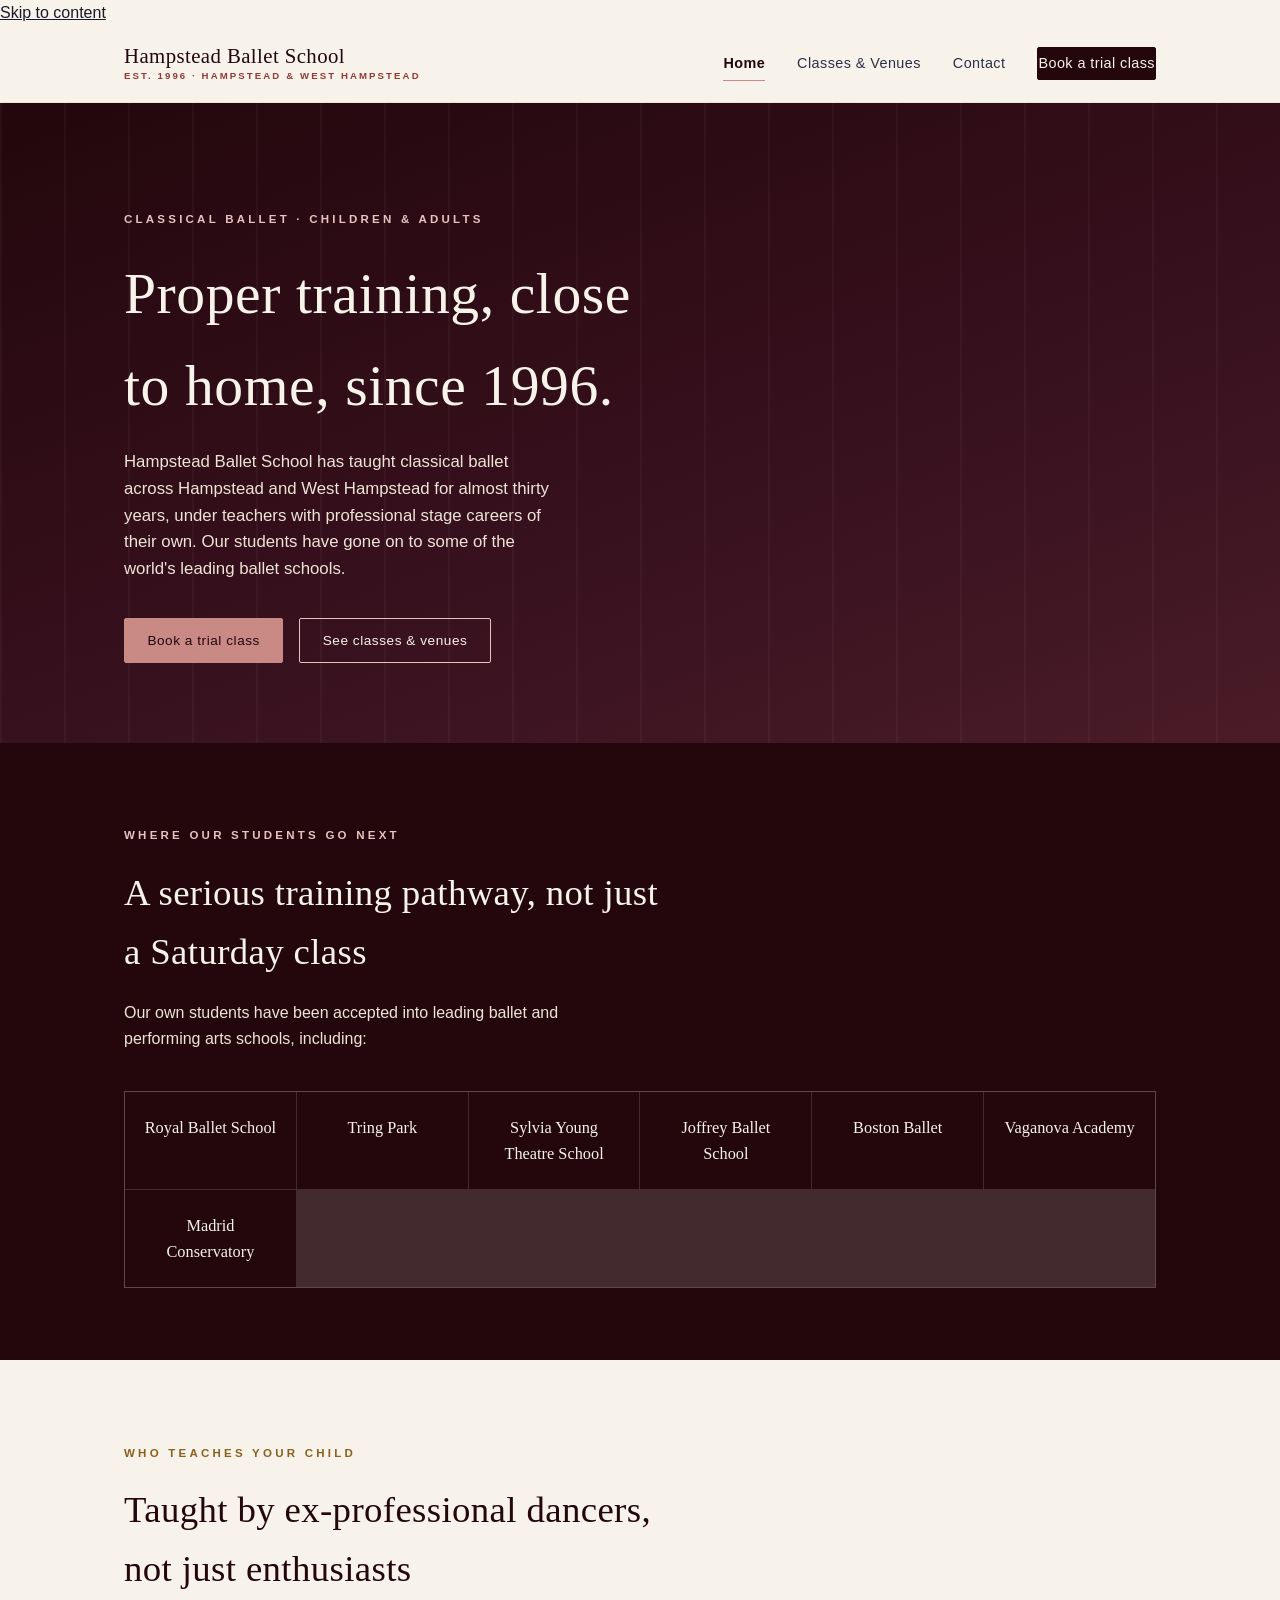
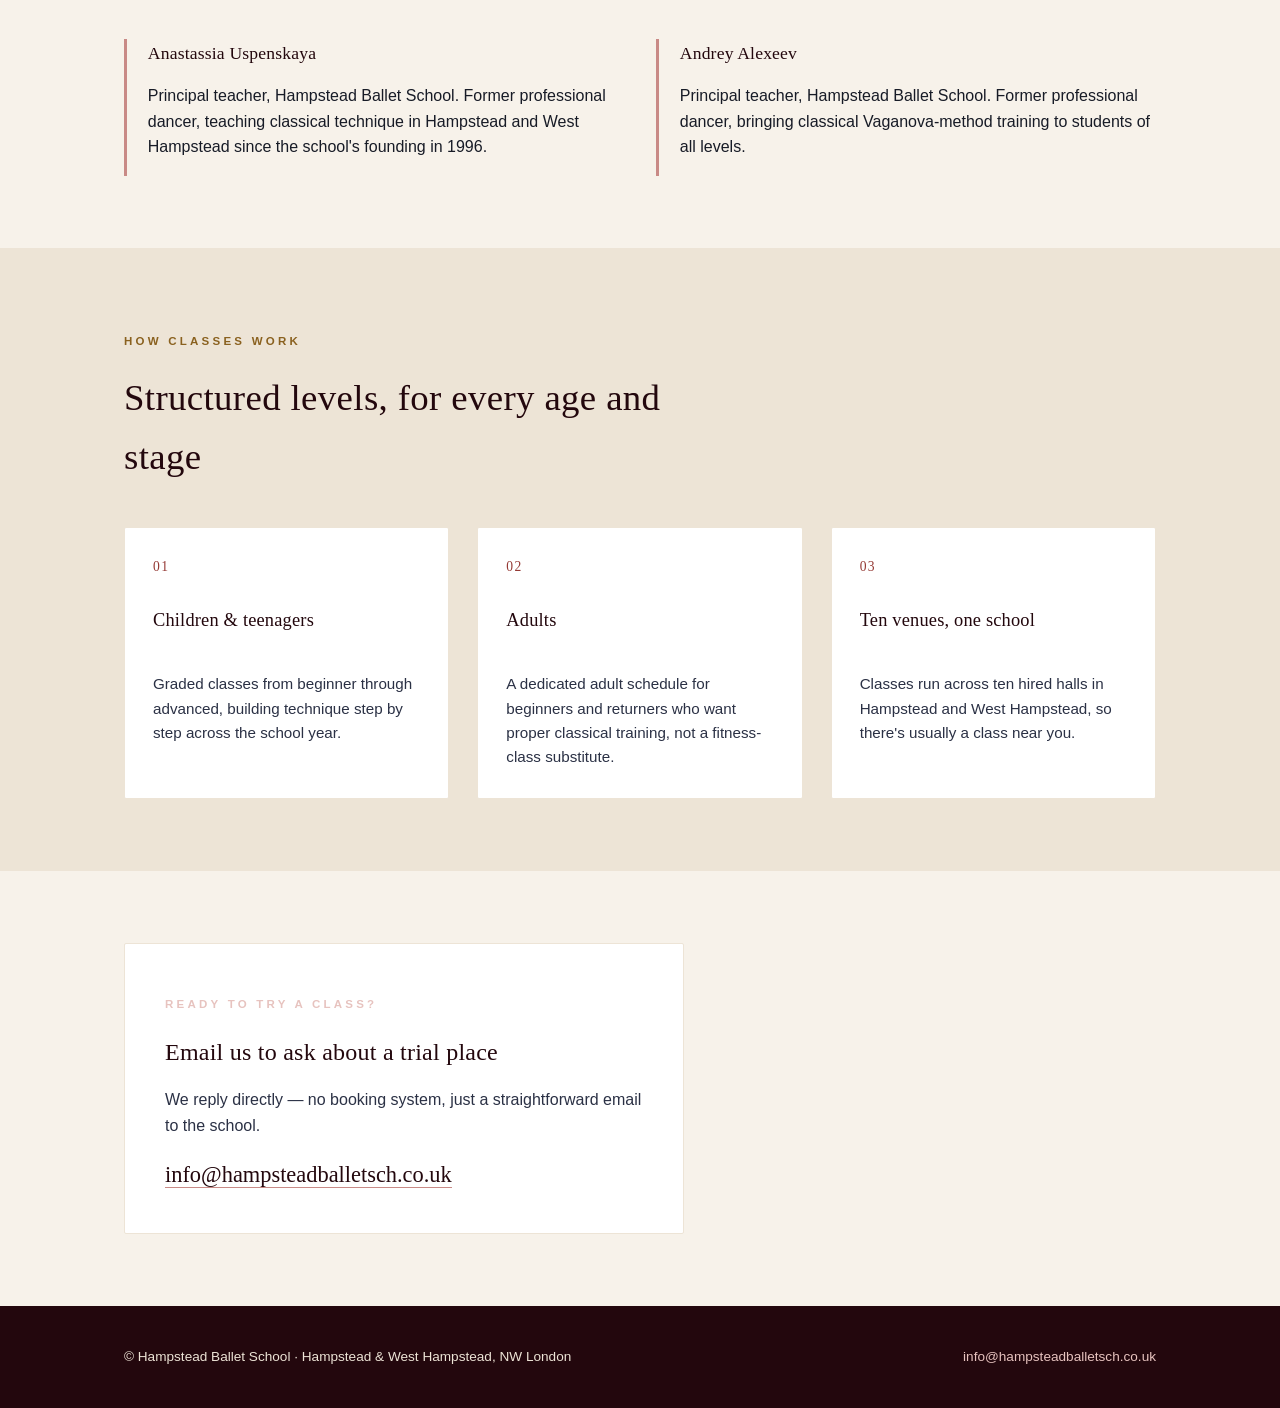
==== index.html @ 47b46146 "Initial build: 3-page static site for Hampstead Ballet School Home, Classes & Venues, Contact pages " ====
<!DOCTYPE html>
<html lang="en">
<head>
<meta charset="UTF-8">
<meta name="viewport" content="width=device-width, initial-scale=1.0">
<title>Hampstead Ballet School — Classical Ballet for Children &amp; Adults</title>
<meta name="description" content="Classical ballet training in Hampstead and West Hampstead since 1996, taught by ex-professional principals. Students go on to Royal Ballet School, Vaganova Academy and beyond.">
<link rel="stylesheet" href="style.css">
</head>
<body>
<a href="#main" class="visually-hidden">Skip to content</a>

<header class="site-header">
  <div class="container">
    <a href="index.html" class="brand">Hampstead Ballet School<small>Est. 1996 &middot; Hampstead &amp; West Hampstead</small></a>
    <nav class="main-nav" id="main-nav">
      <a href="index.html" aria-current="page">Home</a>
      <a href="classes.html">Classes &amp; Venues</a>
      <a href="contact.html">Contact</a>
      <a href="contact.html" class="cta">Book a trial class</a>
    </nav>
    <button class="nav-toggle" aria-label="Toggle menu" aria-expanded="false" aria-controls="main-nav">
      <span></span><span></span><span></span>
    </button>
  </div>
</header>

<main id="main">
  <section class="hero">
    <div class="container">
      <p class="eyebrow">Classical ballet &middot; children &amp; adults</p>
      <h1>Proper training, close to home, since 1996.</h1>
      <p class="lede">Hampstead Ballet School has taught classical ballet across Hampstead and West Hampstead for almost thirty years, under teachers with professional stage careers of their own. Our students have gone on to some of the world's leading ballet schools.</p>
      <div class="hero-actions">
        <a href="contact.html" class="cta" style="background:var(--rose); border-color:var(--rose); color:var(--curtain-deep) !important;">Book a trial class</a>
        <a href="classes.html" class="cta-ghost">See classes &amp; venues</a>
      </div>
    </div>
  </section>

  <section class="prestige">
    <div class="container">
      <div class="section-head" data-reveal>
        <p class="eyebrow">Where our students go next</p>
        <h2>A serious training pathway, not just a Saturday class</h2>
        <p style="color:var(--cream-dim); max-width:56ch;">Our own students have been accepted into leading ballet and performing arts schools, including:</p>
      </div>
      <div class="placements" data-reveal>
        <div>Royal Ballet School</div>
        <div>Tring Park</div>
        <div>Sylvia Young Theatre School</div>
        <div>Joffrey Ballet School</div>
        <div>Boston Ballet</div>
        <div>Vaganova Academy</div>
        <div>Madrid Conservatory</div>
      </div>
    </div>
  </section>

  <section>
    <div class="container">
      <div class="section-head" data-reveal>
        <p class="eyebrow">Who teaches your child</p>
        <h2>Taught by ex-professional dancers, not just enthusiasts</h2>
      </div>
      <div class="founders" data-reveal>
        <div class="founder">
          <h3>Anastassia Uspenskaya</h3>
          <p>Principal teacher, Hampstead Ballet School. Former professional dancer, teaching classical technique in Hampstead and West Hampstead since the school's founding in 1996.</p>
        </div>
        <div class="founder">
          <h3>Andrey Alexeev</h3>
          <p>Principal teacher, Hampstead Ballet School. Former professional dancer, bringing classical Vaganova-method training to students of all levels.</p>
        </div>
      </div>
    </div>
  </section>

  <section class="alt">
    <div class="container">
      <div class="section-head" data-reveal>
        <p class="eyebrow">How classes work</p>
        <h2>Structured levels, for every age and stage</h2>
      </div>
      <div class="grid-3" data-reveal>
        <div class="card">
          <span class="num">01</span>
          <h3>Children &amp; teenagers</h3>
          <p>Graded classes from beginner through advanced, building technique step by step across the school year.</p>
        </div>
        <div class="card">
          <span class="num">02</span>
          <h3>Adults</h3>
          <p>A dedicated adult schedule for beginners and returners who want proper classical training, not a fitness-class substitute.</p>
        </div>
        <div class="card">
          <span class="num">03</span>
          <h3>Ten venues, one school</h3>
          <p>Classes run across ten hired halls in Hampstead and West Hampstead, so there's usually a class near you.</p>
        </div>
      </div>
    </div>
  </section>

  <section>
    <div class="container" data-reveal>
      <div class="contact-card">
        <p class="eyebrow">Ready to try a class?</p>
        <h2 style="margin-bottom:0.6rem;">Email us to ask about a trial place</h2>
        <p style="color:var(--ink-soft); margin-bottom:1.2rem;">We reply directly — no booking system, just a straightforward email to the school.</p>
        <a class="email" href="mailto:info@hampsteadballetsch.co.uk">info@hampsteadballetsch.co.uk</a>
      </div>
    </div>
  </section>
</main>

<footer class="site-footer">
  <div class="container">
    <span>&copy; Hampstead Ballet School &middot; Hampstead &amp; West Hampstead, NW London</span>
    <a href="mailto:info@hampsteadballetsch.co.uk">info@hampsteadballetsch.co.uk</a>
  </div>
</footer>

<script src="main.js"></script>
</body>
</html>
---- style.css ----
/* Hampstead Ballet School — shared styles */
@view-transition {
  navigation: auto;
}

:root {
  --ink: #171b26;
  --ink-soft: #2b3145;
  --curtain: #3a1220;
  --curtain-deep: #23070d;
  --rose: #c98a86;
  --rose-deep: #953a35;
  --rose-light: #e7c3bf;
  --cream: #f7f2ea;
  --cream-dim: #ede4d6;
  --gold: #8a611f;
  --radius: 2px;
  --serif: "Iowan Old Style", "Palatino Linotype", Palatino, Georgia, serif;
  --sans: -apple-system, BlinkMacSystemFont, "Segoe UI", Helvetica, Arial, sans-serif;
}

* {
  box-sizing: border-box;
}

html {
  scroll-behavior: smooth;
}

body {
  margin: 0;
  font-family: var(--sans);
  color: var(--ink);
  background: var(--cream);
  line-height: 1.6;
  -webkit-font-smoothing: antialiased;
}

::selection {
  background: var(--rose);
  color: var(--curtain-deep);
}

/* thin custom scrollbars on internally scrolling elements */
.venue-scroll {
  scrollbar-width: thin;
  scrollbar-color: var(--rose) transparent;
}
.venue-scroll::-webkit-scrollbar {
  height: 8px;
}
.venue-scroll::-webkit-scrollbar-thumb {
  background: var(--rose);
  border-radius: 8px;
}

h1, h2, h3 {
  font-family: var(--serif);
  font-weight: 500;
  letter-spacing: 0.01em;
  margin: 0 0 0.5em;
  color: var(--curtain-deep);
}

a {
  color: inherit;
}

img {
  max-width: 100%;
  display: block;
}

.container {
  max-width: 1080px;
  margin: 0 auto;
  padding: 0 1.5rem;
}

/* Header */
.site-header {
  position: sticky;
  top: 0;
  z-index: 50;
  background: color-mix(in oklch, var(--cream) 92%, transparent);
  backdrop-filter: blur(8px);
  border-bottom: 1px solid var(--cream-dim);
}

.site-header .container {
  display: flex;
  align-items: center;
  justify-content: space-between;
  min-height: 76px;
}

.brand {
  font-family: var(--serif);
  font-size: 1.3rem;
  letter-spacing: 0.02em;
  text-decoration: none;
  color: var(--curtain-deep);
  display: flex;
  flex-direction: column;
  line-height: 1.1;
}

.brand small {
  font-family: var(--sans);
  font-size: 0.6rem;
  letter-spacing: 0.22em;
  text-transform: uppercase;
  color: var(--rose-deep);
  font-weight: 600;
  margin-top: 3px;
}

.main-nav {
  display: flex;
  gap: 2rem;
  align-items: center;
}

.main-nav a {
  text-decoration: none;
  font-size: 0.9rem;
  letter-spacing: 0.03em;
  color: var(--ink-soft);
  position: relative;
  padding: 0.25rem 0;
}

.main-nav a::after {
  content: "";
  position: absolute;
  left: 0;
  right: 0;
  bottom: -2px;
  height: 1px;
  background: var(--rose);
  transform: scaleX(0);
  transform-origin: left;
  transition: transform 0.25s ease;
}

.main-nav a:hover::after,
.main-nav a[aria-current="page"]::after {
  transform: scaleX(1);
}

.main-nav a[aria-current="page"] {
  color: var(--curtain-deep);
  font-weight: 600;
}

.cta {
  display: inline-block;
  background: var(--curtain-deep);
  color: var(--cream) !important;
  padding: 0.65rem 1.4rem;
  border-radius: var(--radius);
  text-decoration: none;
  font-size: 0.85rem;
  letter-spacing: 0.04em;
  border: 1px solid var(--curtain-deep);
  transition: background 0.25s ease, color 0.25s ease;
}

.cta:hover {
  background: transparent;
  color: var(--curtain-deep) !important;
}

.nav-toggle {
  display: none;
  background: none;
  border: none;
  cursor: pointer;
  width: 40px;
  height: 40px;
  flex-direction: column;
  justify-content: center;
  align-items: center;
  gap: 5px;
}

.nav-toggle span {
  width: 22px;
  height: 2px;
  background: var(--curtain-deep);
}

/* Hero */
.hero {
  position: relative;
  padding: 6rem 0 5rem;
  overflow: hidden;
  background: linear-gradient(in oklch 160deg, var(--curtain-deep), var(--curtain) 65%, #4a1c28);
  color: var(--cream);
}

.hero::before {
  content: "";
  position: absolute;
  inset: 0;
  background:
    repeating-linear-gradient(90deg, rgba(255,255,255,0.035) 0 2px, transparent 2px 64px);
  pointer-events: none;
}

.hero .container {
  position: relative;
}

.eyebrow {
  text-transform: uppercase;
  letter-spacing: 0.28em;
  font-size: 0.72rem;
  color: var(--rose-light);
  font-weight: 600;
  margin-bottom: 1.2rem;
}

.hero h1 {
  color: var(--cream);
  font-size: clamp(2.3rem, 5vw, 3.6rem);
  max-width: 18ch;
  margin-bottom: 0.7rem;
}

.hero p.lede {
  max-width: 46ch;
  font-size: 1.05rem;
  color: var(--cream-dim);
  margin-bottom: 2.2rem;
}

.hero-actions {
  display: flex;
  gap: 1rem;
  flex-wrap: wrap;
}

.cta-ghost {
  display: inline-block;
  padding: 0.65rem 1.4rem;
  border-radius: var(--radius);
  text-decoration: none;
  font-size: 0.85rem;
  letter-spacing: 0.04em;
  border: 1px solid var(--rose-light);
  color: var(--cream) !important;
  transition: background 0.25s ease;
}

.cta-ghost:hover {
  background: rgba(255,255,255,0.08);
}

/* Sections */
section {
  padding: 4.5rem 0;
}

.section-head {
  max-width: 62ch;
  margin-bottom: 2.5rem;
}

.section-head .eyebrow {
  color: var(--gold);
}

.section-head h2 {
  font-size: clamp(1.6rem, 3vw, 2.3rem);
}

.alt {
  background: var(--cream-dim);
}

/* Prestige strip */
.prestige {
  background: var(--curtain-deep);
  color: var(--cream);
}

.prestige .section-head h2 {
  color: var(--cream);
}

.prestige .section-head .eyebrow {
  color: var(--rose-light);
}

.placements {
  display: grid;
  grid-template-columns: repeat(auto-fit, minmax(150px, 1fr));
  gap: 1px;
  background: rgba(255,255,255,0.14);
  border: 1px solid rgba(255,255,255,0.14);
}

.placements div {
  background: var(--curtain-deep);
  padding: 1.4rem 1.1rem;
  font-family: var(--serif);
  font-size: 1.02rem;
  text-align: center;
}

/* Cards */
.grid-3 {
  display: grid;
  grid-template-columns: repeat(auto-fit, minmax(230px, 1fr));
  gap: 1.75rem;
}

.card {
  background: var(--cream);
  border: 1px solid var(--cream-dim);
  padding: 1.75rem;
  display: grid;
  grid-template-rows: subgrid;
  grid-row: span 3;
  border-radius: var(--radius);
}

.alt .card {
  background: #fff;
}

.card .num {
  font-family: var(--serif);
  color: var(--rose-deep);
  font-size: 0.85rem;
  letter-spacing: 0.1em;
}

.card h3 {
  font-size: 1.15rem;
}

.card p {
  color: var(--ink-soft);
  font-size: 0.95rem;
  margin: 0;
}

/* Founders */
.founders {
  display: grid;
  grid-template-columns: repeat(auto-fit, minmax(260px, 1fr));
  gap: 2rem;
}

.founder {
  border-left: 3px solid var(--rose);
  padding-left: 1.3rem;
}

.founder h3 {
  font-size: 1.1rem;
  margin-bottom: 0.3rem;
}

/* Venues */
.venue-scroll {
  display: flex;
  gap: 1rem;
  overflow-x: auto;
  padding-bottom: 1rem;
}

.venue-pill {
  flex: 0 0 auto;
  background: #fff;
  border: 1px solid var(--cream-dim);
  padding: 1rem 1.25rem;
  min-width: 200px;
  border-radius: var(--radius);
}

.venue-pill .tag {
  font-size: 0.68rem;
  letter-spacing: 0.14em;
  text-transform: uppercase;
  color: var(--rose-deep);
  font-weight: 700;
}

.venue-pill h3 {
  font-size: 1rem;
  margin: 0.3rem 0 0;
}

/* Schedule table */
table.schedule {
  width: 100%;
  border-collapse: collapse;
  background: #fff;
}

table.schedule th,
table.schedule td {
  text-align: left;
  padding: 0.85rem 1rem;
  border-bottom: 1px solid var(--cream-dim);
  font-size: 0.92rem;
}

table.schedule th {
  font-family: var(--serif);
  color: var(--curtain-deep);
  font-weight: 500;
}

/* FAQ */
details.faq {
  border-bottom: 1px solid var(--cream-dim);
  padding: 1.1rem 0;
}

details.faq summary {
  cursor: pointer;
  font-weight: 600;
  font-family: var(--serif);
  font-size: 1.05rem;
  list-style: none;
}

details.faq summary::-webkit-details-marker {
  display: none;
}

details.faq summary::after {
  content: "+";
  float: right;
  color: var(--rose-deep);
}

details.faq[open] summary::after {
  content: "\2212";
}

details.faq p {
  margin: 0.8rem 0 0;
  color: var(--ink-soft);
}

/* Contact */
.contact-card {
  background: #fff;
  border: 1px solid var(--cream-dim);
  padding: 2.5rem;
  border-radius: var(--radius);
  max-width: 560px;
}

.contact-card a.email {
  font-family: var(--serif);
  font-size: 1.4rem;
  color: var(--curtain-deep);
  text-decoration: none;
  border-bottom: 1px solid var(--rose);
}

.contact-list {
  list-style: none;
  padding: 0;
  margin: 1.5rem 0 0;
  display: grid;
  gap: 0.9rem;
  font-size: 0.95rem;
}

.contact-list strong {
  display: block;
  font-size: 0.72rem;
  letter-spacing: 0.12em;
  text-transform: uppercase;
  color: var(--rose-deep);
  margin-bottom: 0.15rem;
}

/* Footer */
.site-footer {
  background: var(--curtain-deep);
  color: var(--cream-dim);
  padding: 2.5rem 0;
  font-size: 0.85rem;
}

.site-footer .container {
  display: flex;
  justify-content: space-between;
  flex-wrap: wrap;
  gap: 1rem;
}

.site-footer a {
  color: var(--rose-light);
  text-decoration: none;
}

/* Reveal */
[data-reveal] {
  opacity: 0;
  transform: translateY(18px);
  transition: opacity 0.7s ease, transform 0.7s ease;
}

[data-reveal].is-visible {
  opacity: 1;
  transform: translateY(0);
}

@media (prefers-reduced-motion: reduce) {
  [data-reveal] {
    opacity: 1;
    transform: none;
    transition: none;
  }
  html {
    scroll-behavior: auto;
  }
}

/* Mobile */
@media (max-width: 780px) {
  .nav-toggle {
    display: inline-flex;
  }

  .main-nav {
    position: fixed;
    inset: 76px 0 0 0;
    background: var(--cream);
    flex-direction: column;
    align-items: flex-start;
    padding: 2rem 1.5rem;
    gap: 1.5rem;
    transform: translateX(100%);
    transition: transform 0.3s ease;
  }

  .main-nav.is-open {
    transform: translateX(0);
  }

  .main-nav a {
    font-size: 1.1rem;
  }

  .hero {
    padding: 4rem 0 3rem;
  }

  section {
    padding: 3rem 0;
  }
}

/* tabular numbers for schedule/prices */
table.schedule td,
table.schedule th {
  font-variant-numeric: tabular-nums;
}
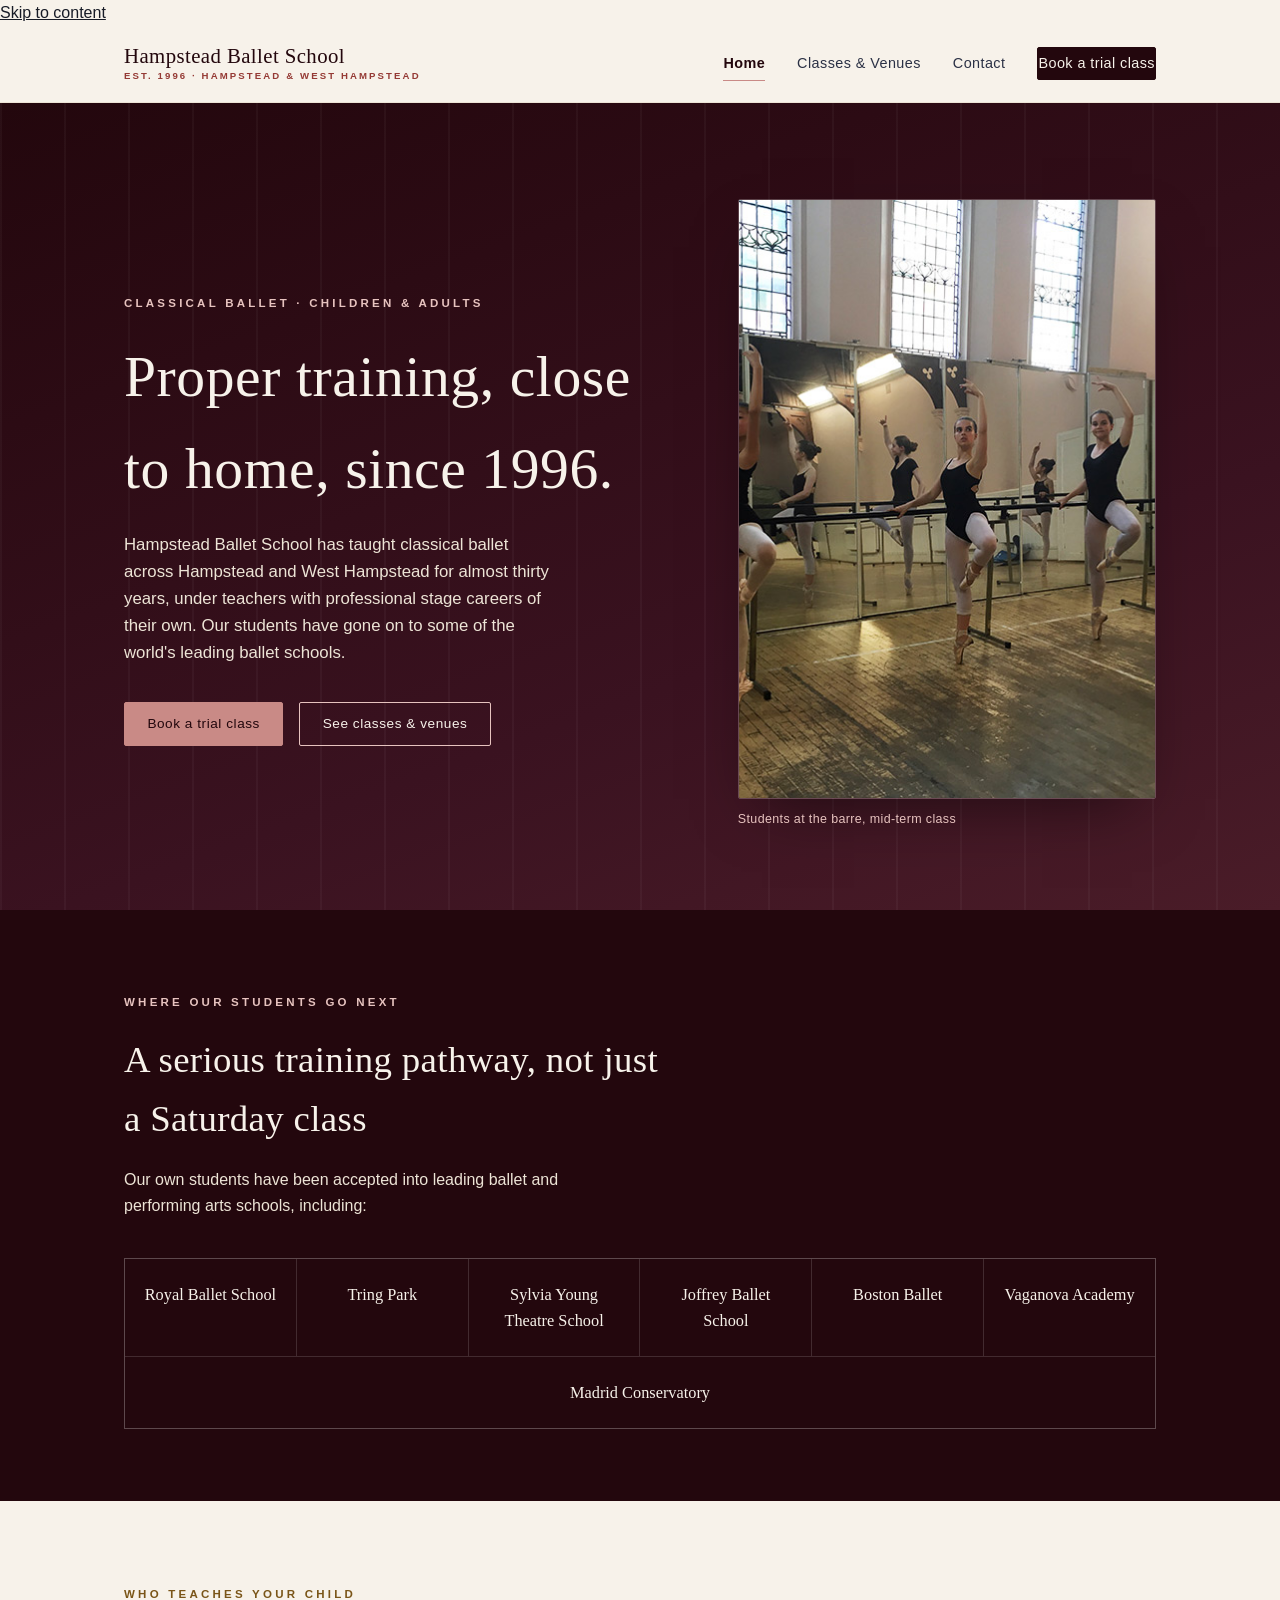
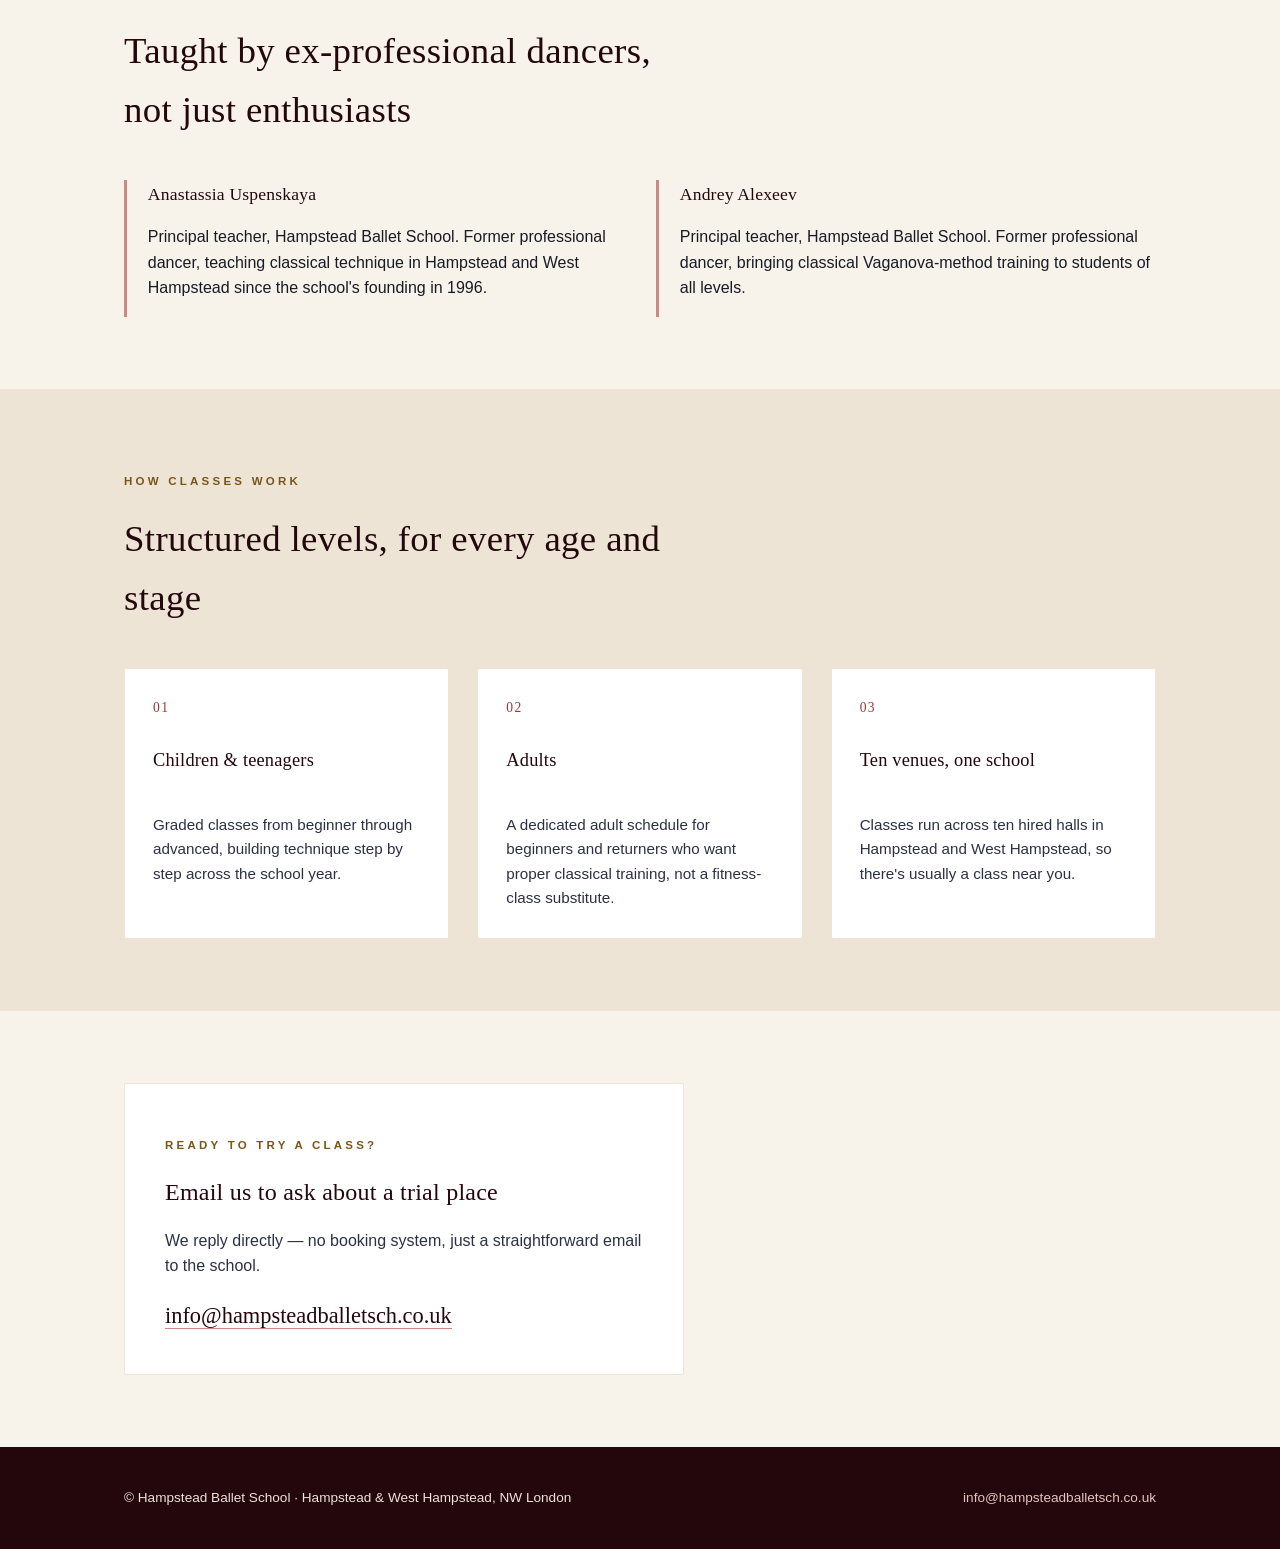
==== commit 8cab2173: "Fix client feedback: empty placements row, add homepage photo - Placements grid: switch .placements " ====
--- a/index.html
+++ b/index.html
@@ -27,14 +27,20 @@
 
 <main id="main">
   <section class="hero">
-    <div class="container">
-      <p class="eyebrow">Classical ballet &middot; children &amp; adults</p>
-      <h1>Proper training, close to home, since 1996.</h1>
-      <p class="lede">Hampstead Ballet School has taught classical ballet across Hampstead and West Hampstead for almost thirty years, under teachers with professional stage careers of their own. Our students have gone on to some of the world's leading ballet schools.</p>
-      <div class="hero-actions">
-        <a href="contact.html" class="cta" style="background:var(--rose); border-color:var(--rose); color:var(--curtain-deep) !important;">Book a trial class</a>
-        <a href="classes.html" class="cta-ghost">See classes &amp; venues</a>
+    <div class="container hero-grid">
+      <div class="hero-copy">
+        <p class="eyebrow">Classical ballet &middot; children &amp; adults</p>
+        <h1>Proper training, close to home, since 1996.</h1>
+        <p class="lede">Hampstead Ballet School has taught classical ballet across Hampstead and West Hampstead for almost thirty years, under teachers with professional stage careers of their own. Our students have gone on to some of the world's leading ballet schools.</p>
+        <div class="hero-actions">
+          <a href="contact.html" class="cta" style="background:var(--rose); border-color:var(--rose); color:var(--curtain-deep) !important;">Book a trial class</a>
+          <a href="classes.html" class="cta-ghost">See classes &amp; venues</a>
+        </div>
       </div>
+      <figure class="hero-photo">
+        <img src="images/barre-practice.jpg" width="800" height="600" alt="Hampstead Ballet School students practising pointe work at the barre during a class" loading="eager">
+        <figcaption>Students at the barre, mid-term class</figcaption>
+      </figure>
     </div>
   </section>
 
--- a/style.css
+++ b/style.css
@@ -13,7 +13,7 @@
   --rose-light: #e7c3bf;
   --cream: #f7f2ea;
   --cream-dim: #ede4d6;
-  --gold: #8a611f;
+  --gold: #7a5518;
   --radius: 2px;
   --serif: "Iowan Old Style", "Palatino Linotype", Palatino, Georgia, serif;
   --sans: -apple-system, BlinkMacSystemFont, "Segoe UI", Helvetica, Arial, sans-serif;
@@ -25,6 +25,7 @@
 
 html {
   scroll-behavior: smooth;
+  overflow-x: hidden;
 }
 
 body {
@@ -34,6 +35,7 @@
   background: var(--cream);
   line-height: 1.6;
   -webkit-font-smoothing: antialiased;
+  overflow-x: hidden;
 }
 
 ::selection {
@@ -82,9 +84,24 @@
   position: sticky;
   top: 0;
   z-index: 50;
+  border-bottom: 1px solid var(--cream-dim);
+}
+
+/* backdrop-filter/filter on an element creates a new containing block for
+   position:fixed descendants (CSS Filter Effects spec) -- putting it
+   directly on .site-header broke the full-viewport-height off-canvas
+   .main-nav on mobile (it was sizing/positioning relative to the ~76-100px
+   header box instead of the viewport). Applying it to this ::before instead
+   keeps the glass-blur look without creating that containing block for
+   .main-nav, since .main-nav is a sibling of this pseudo-element, not its
+   descendant. */
+.site-header::before {
+  content: "";
+  position: absolute;
+  inset: 0;
+  z-index: -1;
   background: color-mix(in oklch, var(--cream) 92%, transparent);
   backdrop-filter: blur(8px);
-  border-bottom: 1px solid var(--cream-dim);
 }
 
 .site-header .container {
@@ -212,6 +229,49 @@
   position: relative;
 }
 
+.hero-grid {
+  display: grid;
+  grid-template-columns: 1.15fr 0.85fr;
+  gap: 3rem;
+  align-items: center;
+}
+
+.hero-photo {
+  margin: 0;
+}
+
+.hero-photo img {
+  width: 100%;
+  aspect-ratio: 4 / 3;
+  object-fit: cover;
+  border-radius: var(--radius);
+  border: 1px solid rgba(255,255,255,0.22);
+  box-shadow: 0 24px 60px -24px rgba(0,0,0,0.55);
+}
+
+.hero-photo figcaption {
+  margin-top: 0.7rem;
+  font-size: 0.78rem;
+  letter-spacing: 0.03em;
+  color: var(--rose-light);
+}
+
+@media (max-width: 900px) {
+  .hero-grid {
+    grid-template-columns: 1fr;
+  }
+
+  .hero-photo {
+    order: 2;
+    margin-top: 0.5rem;
+    max-width: 420px;
+  }
+
+  .hero-copy {
+    order: 1;
+  }
+}
+
 .eyebrow {
   text-transform: uppercase;
   letter-spacing: 0.28em;
@@ -294,14 +354,21 @@
 }
 
 .placements {
-  display: grid;
-  grid-template-columns: repeat(auto-fit, minmax(150px, 1fr));
+  /* flex-wrap, not grid: with an odd item count (7), CSS grid's auto-fit
+     reserves empty cells in a partially-filled last row (they render as
+     bare gaps in the translucent border/background, looking like a
+     dangling unfilled row). Flexbox only lays out the items that exist, so
+     a partial last line's items grow to fill it instead of leaving empty
+     cells behind. */
+  display: flex;
+  flex-wrap: wrap;
   gap: 1px;
   background: rgba(255,255,255,0.14);
   border: 1px solid rgba(255,255,255,0.14);
 }
 
 .placements div {
+  flex: 1 1 150px;
   background: var(--curtain-deep);
   padding: 1.4rem 1.1rem;
   font-family: var(--serif);
@@ -455,6 +522,11 @@
   padding: 2.5rem;
   border-radius: var(--radius);
   max-width: 560px;
+  overflow-wrap: break-word;
+}
+
+.contact-card .eyebrow {
+  color: var(--gold);
 }
 
 .contact-card a.email {
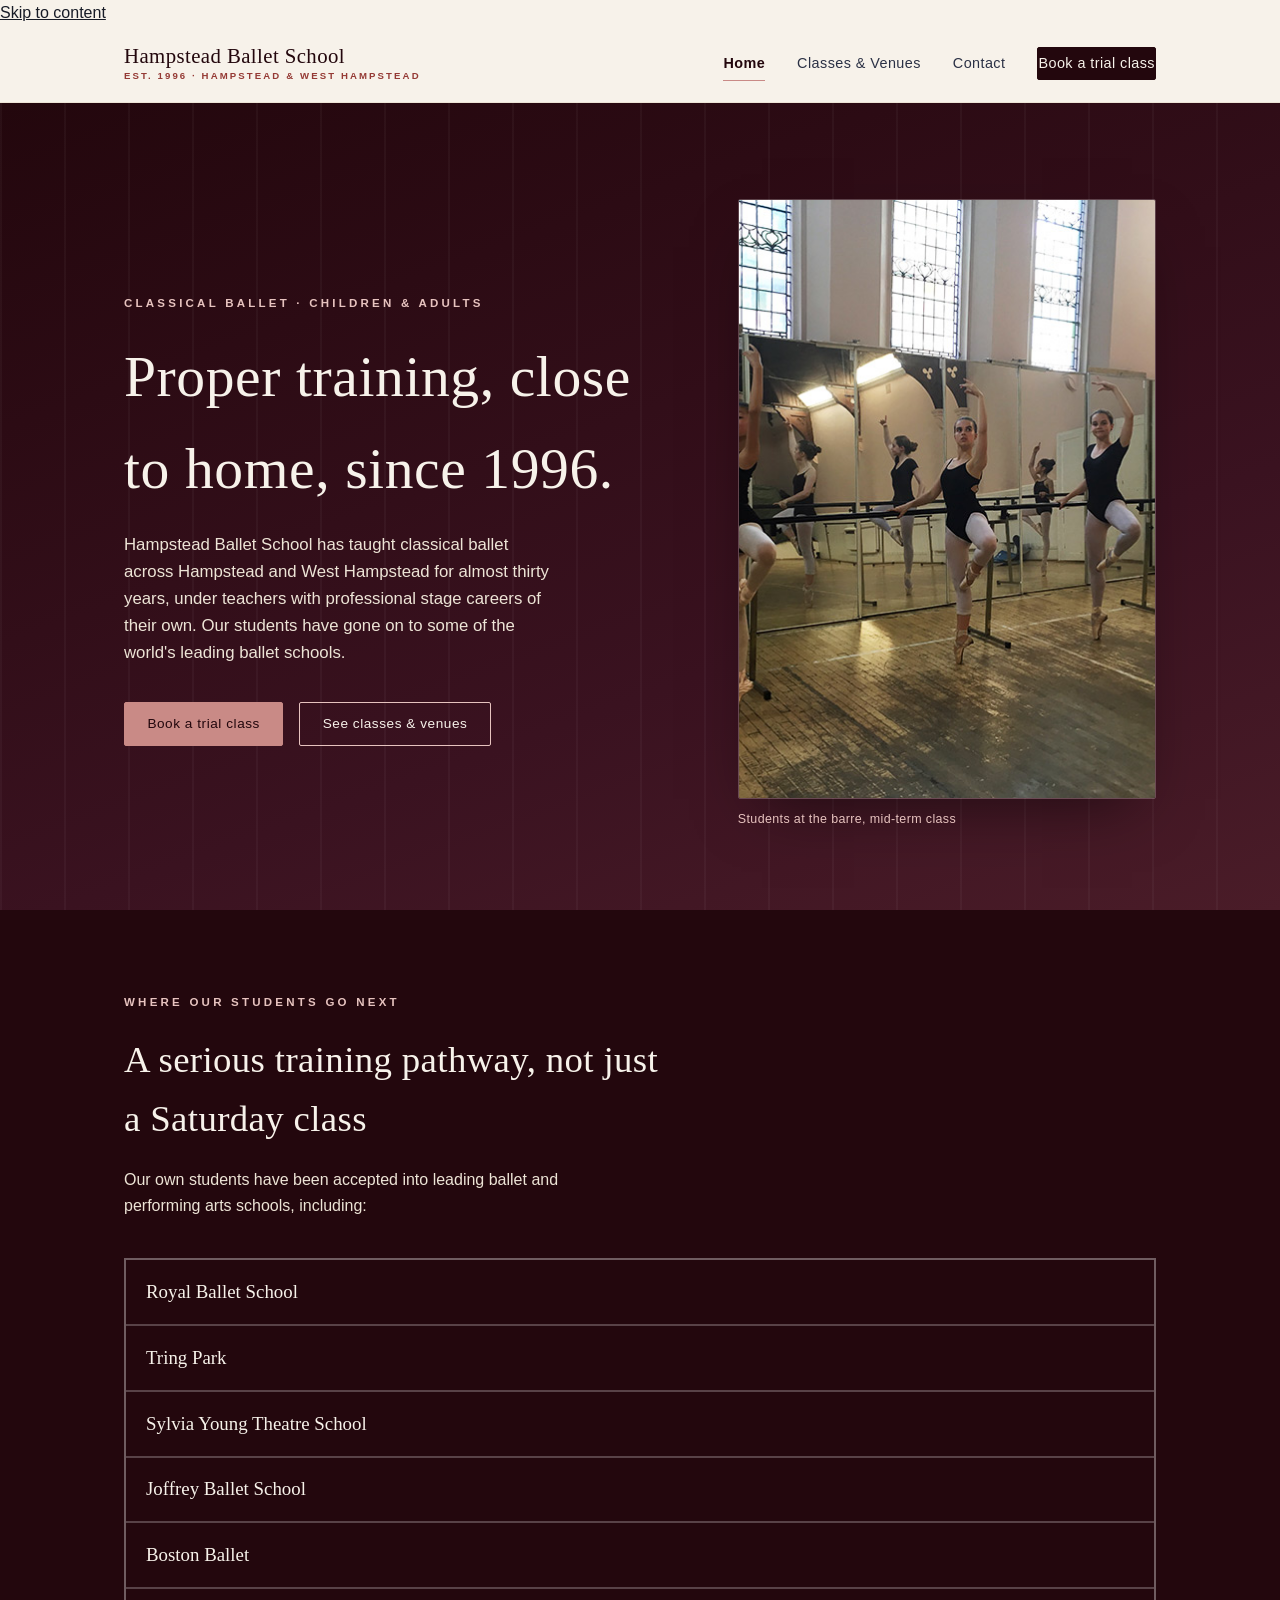
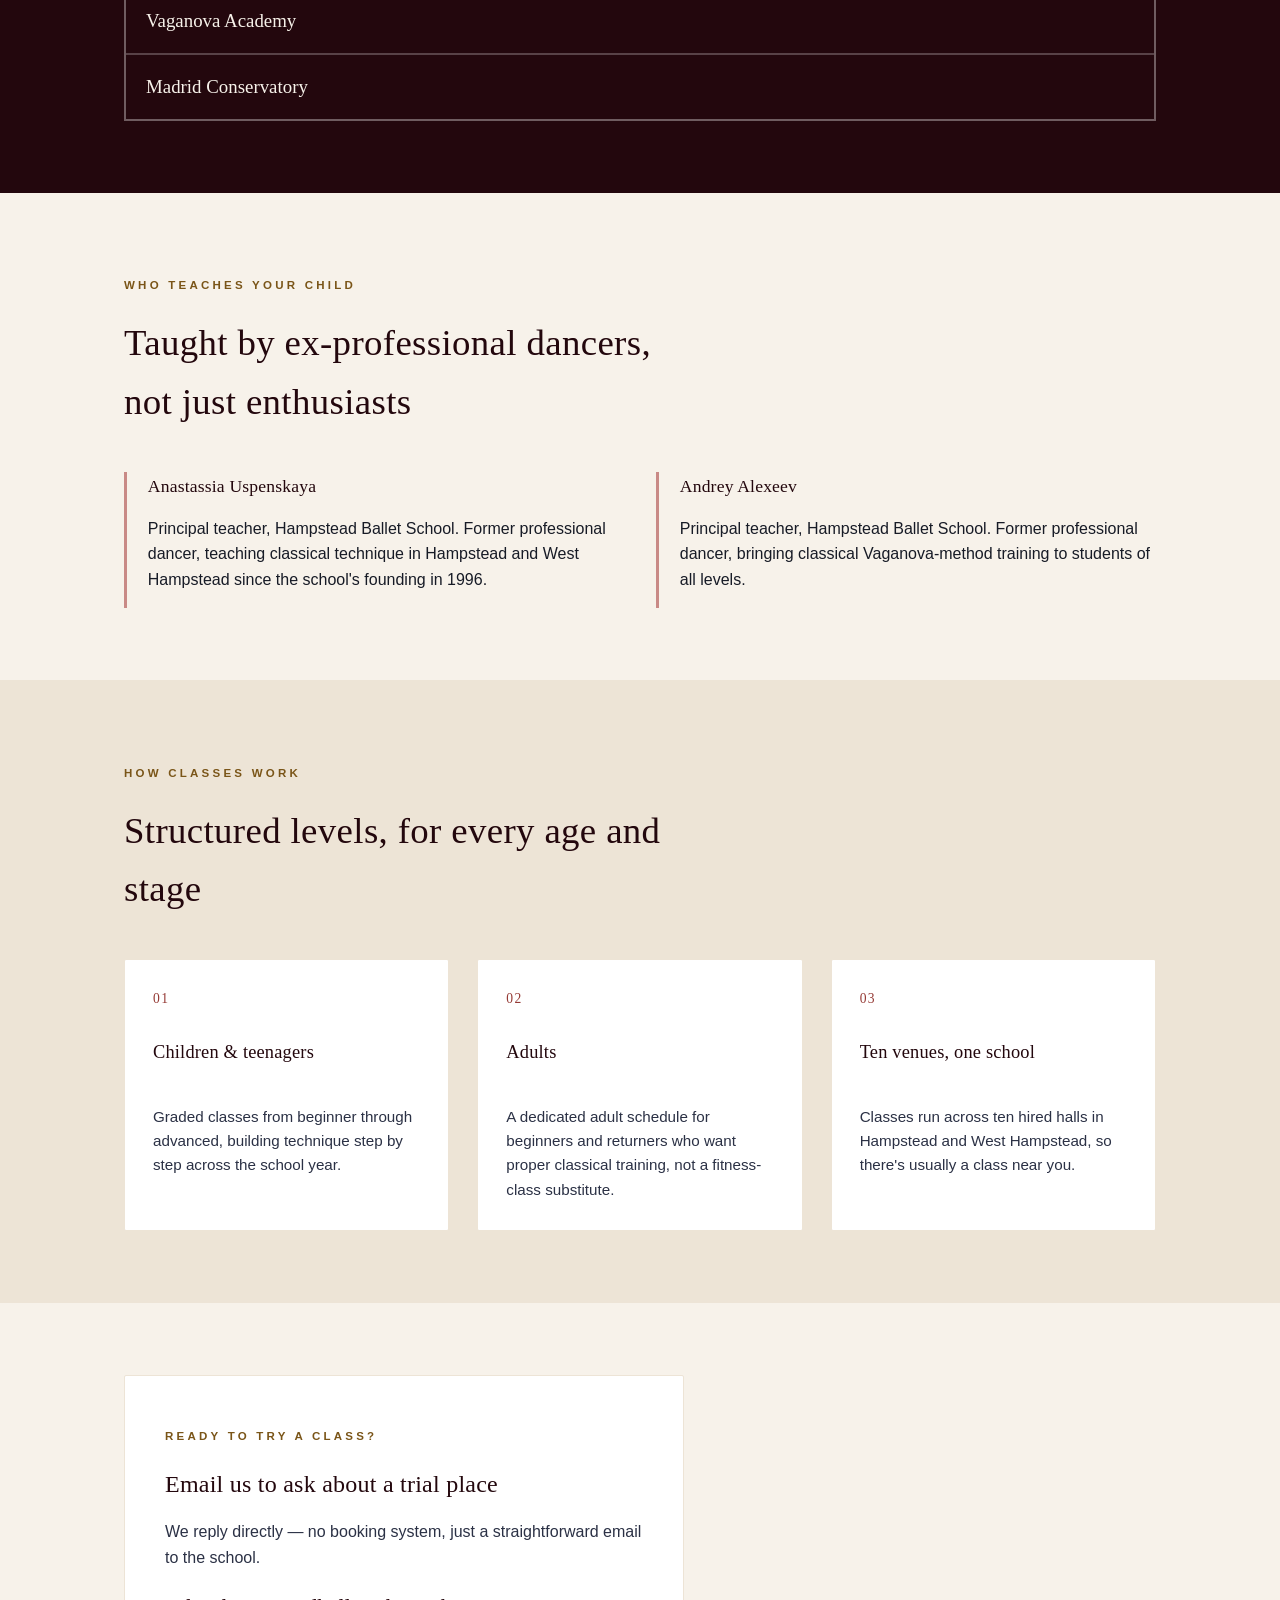
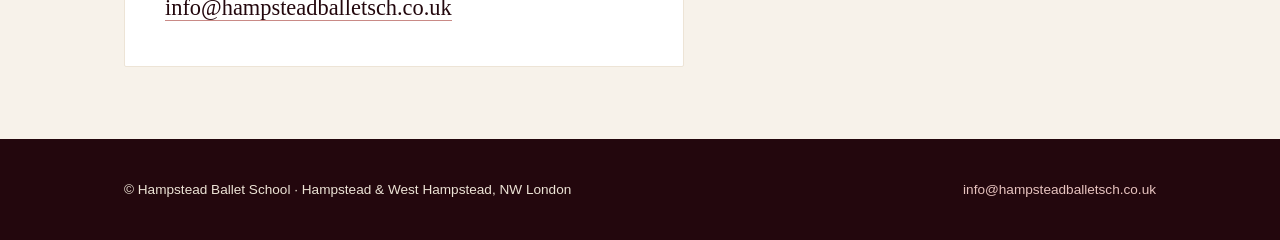
==== commit 6f121c54: "Simplify alumni placements table" ====
--- a/index.html
+++ b/index.html
@@ -51,15 +51,15 @@
         <h2>A serious training pathway, not just a Saturday class</h2>
         <p style="color:var(--cream-dim); max-width:56ch;">Our own students have been accepted into leading ballet and performing arts schools, including:</p>
       </div>
-      <div class="placements" data-reveal>
-        <div>Royal Ballet School</div>
-        <div>Tring Park</div>
-        <div>Sylvia Young Theatre School</div>
-        <div>Joffrey Ballet School</div>
-        <div>Boston Ballet</div>
-        <div>Vaganova Academy</div>
-        <div>Madrid Conservatory</div>
-      </div>
+      <ul class="placements" data-reveal aria-label="Student destination schools">
+        <li>Royal Ballet School</li>
+        <li>Tring Park</li>
+        <li>Sylvia Young Theatre School</li>
+        <li>Joffrey Ballet School</li>
+        <li>Boston Ballet</li>
+        <li>Vaganova Academy</li>
+        <li>Madrid Conservatory</li>
+      </ul>
     </div>
   </section>
 
--- a/style.css
+++ b/style.css
@@ -354,26 +354,26 @@
 }
 
 .placements {
-  /* flex-wrap, not grid: with an odd item count (7), CSS grid's auto-fit
-     reserves empty cells in a partially-filled last row (they render as
-     bare gaps in the translucent border/background, looking like a
-     dangling unfilled row). Flexbox only lays out the items that exist, so
-     a partial last line's items grow to fill it instead of leaving empty
-     cells behind. */
-  display: flex;
-  flex-wrap: wrap;
-  gap: 1px;
-  background: rgba(255,255,255,0.14);
-  border: 1px solid rgba(255,255,255,0.14);
-}
-
-.placements div {
-  flex: 1 1 150px;
+  display: grid;
+  grid-template-columns: 1fr;
+  margin: 2rem 0 0;
+  padding: 0;
+  list-style: none;
+  border: 2px solid rgba(255,255,255,0.28);
+  background: rgba(255,255,255,0.09);
+}
+
+.placements li {
   background: var(--curtain-deep);
-  padding: 1.4rem 1.1rem;
+  border-bottom: 2px solid rgba(255,255,255,0.24);
+  padding: 1.05rem 1.25rem;
   font-family: var(--serif);
-  font-size: 1.02rem;
-  text-align: center;
+  font-size: clamp(1rem, 2vw, 1.18rem);
+  text-align: left;
+}
+
+.placements li:last-child {
+  border-bottom: 0;
 }
 
 /* Cards */
